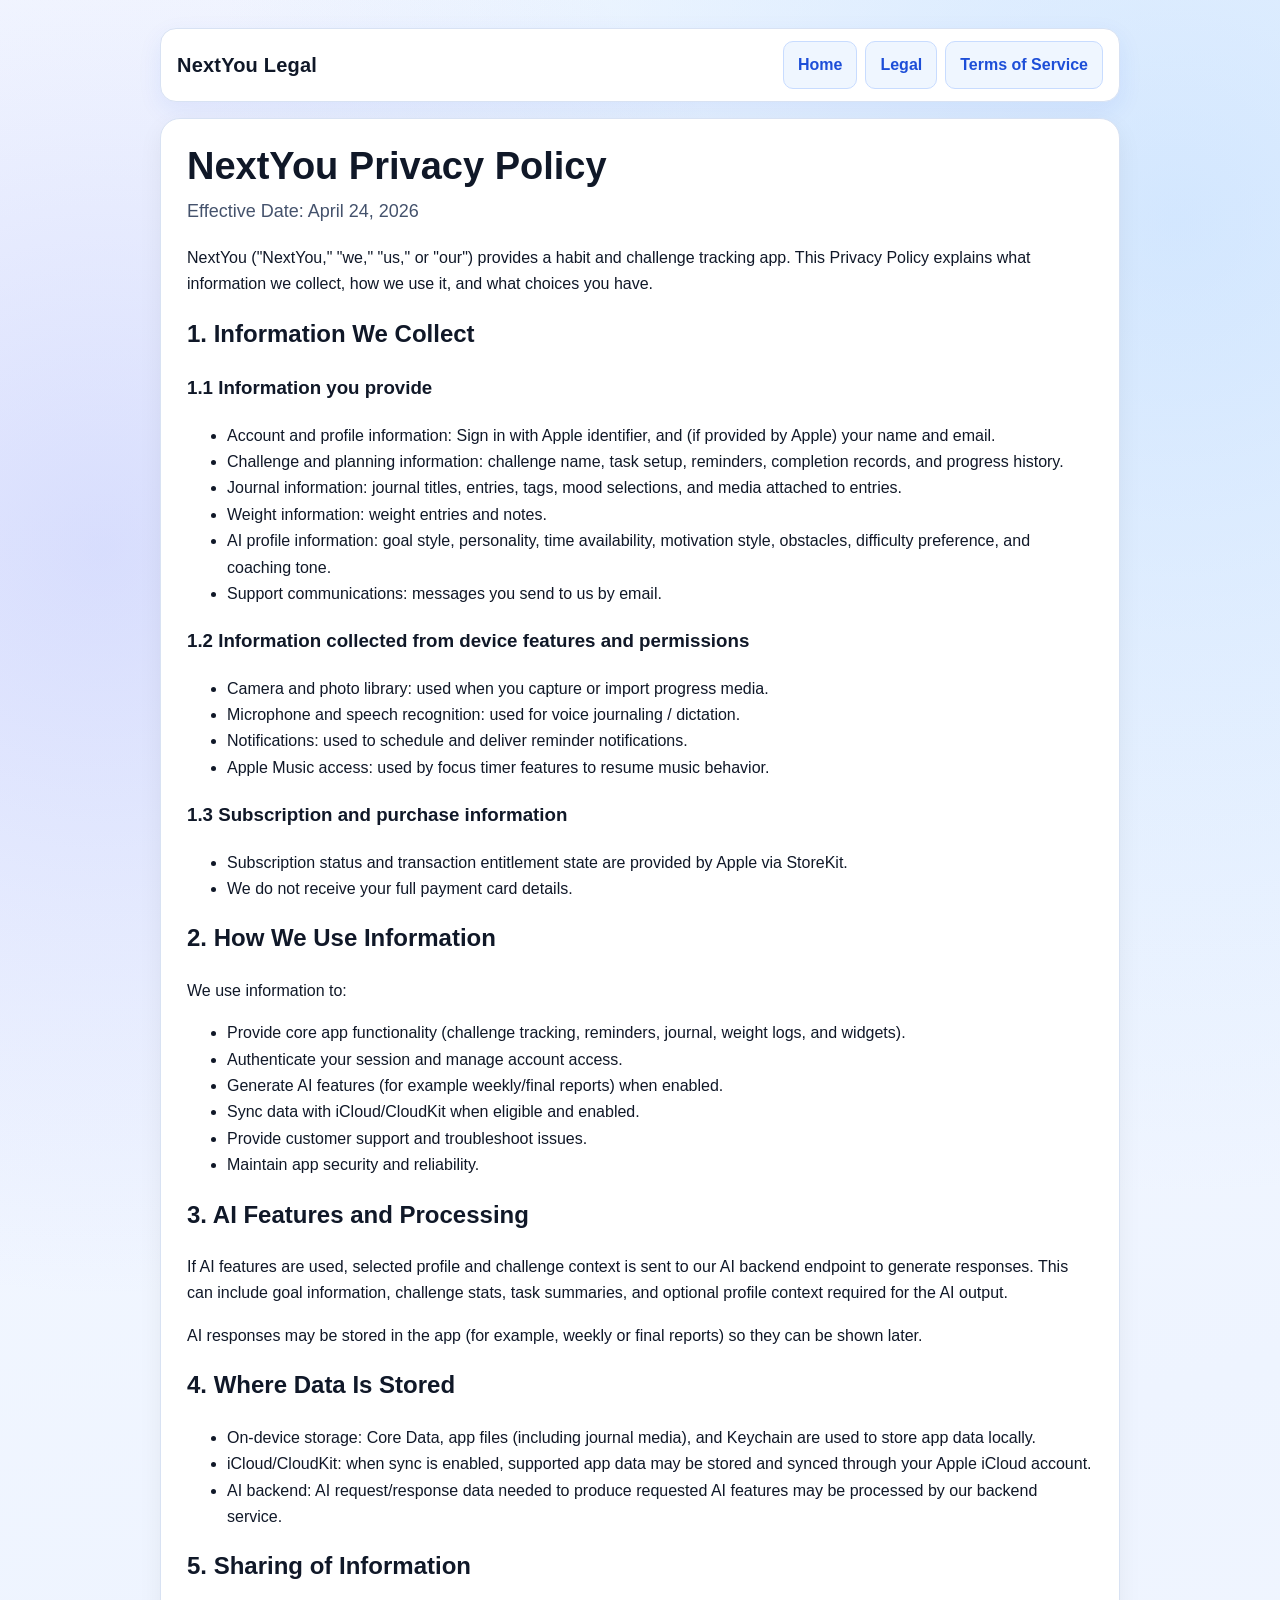
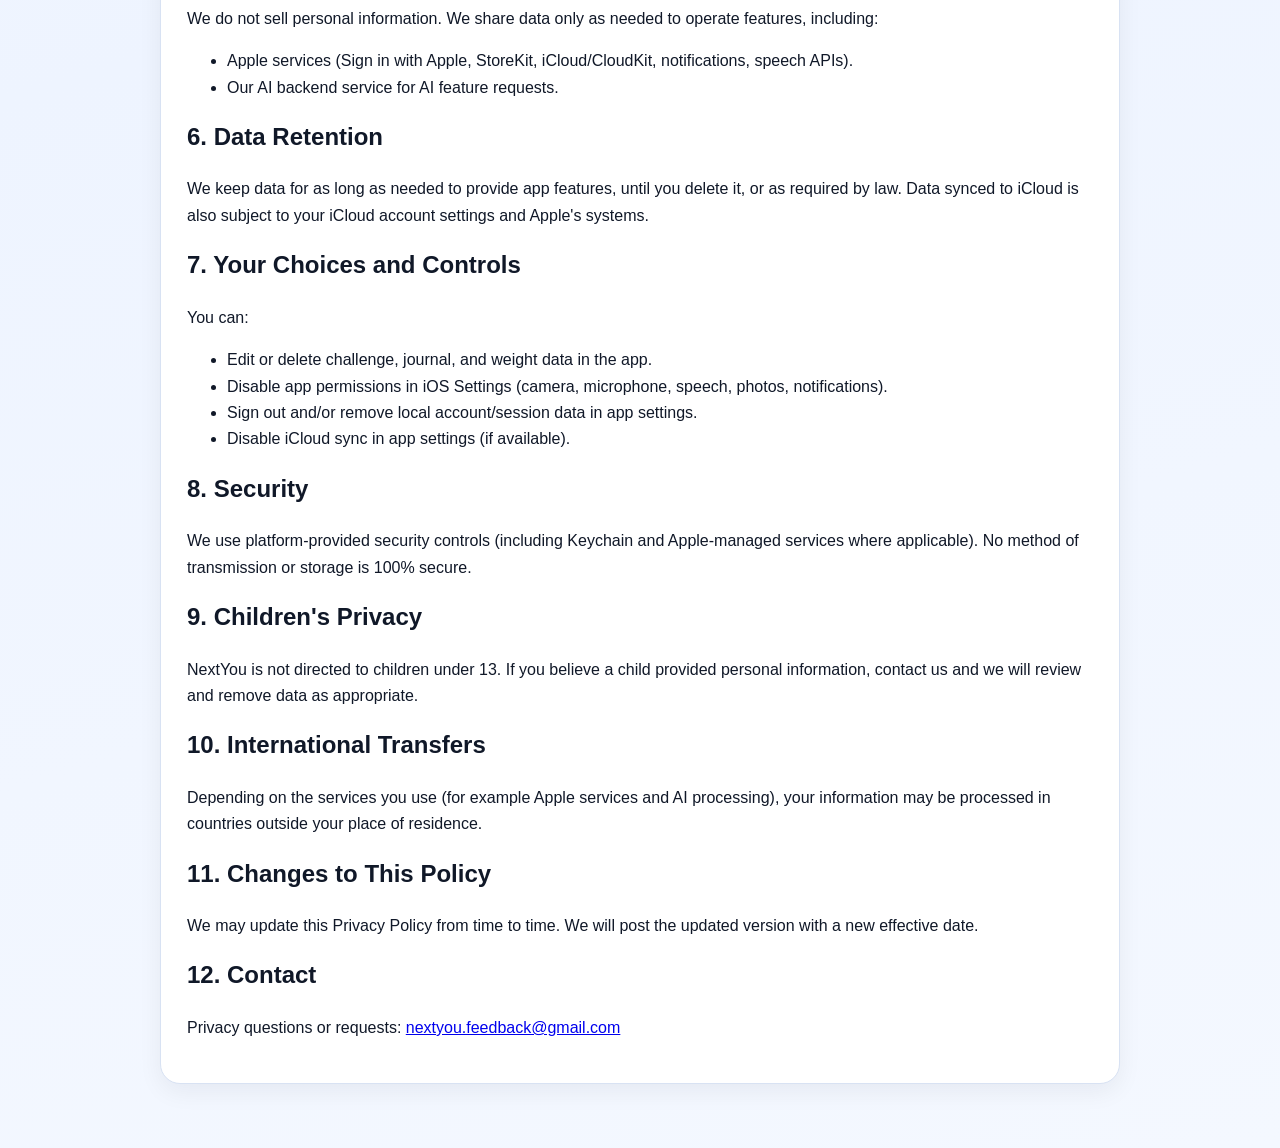
==== nextYou/legal/privacy-policy/index.html @ 1a9a1958 "add apps site" ====
<!doctype html>
<html lang="en">
<head>
    <meta charset="utf-8">
    <meta name="viewport" content="width=device-width,initial-scale=1">
    <title>NextYou Privacy Policy</title>
    <link rel="stylesheet" href="../../styles.css">
</head>
<body>
    <main class="container">
        <nav class="nav">
            <p class="brand">NextYou Legal</p>
            <div class="nav-links">
                <a class="btn-link" href="../../index.html">Home</a>
                <a class="btn-link" href="../index.html">Legal</a>
                <a class="btn-link" href="../terms/index.html">Terms of Service</a>
            </div>
        </nav>

        <article class="card">
            <h1>NextYou Privacy Policy</h1>
            <p class="lead">Effective Date: April 24, 2026</p>

            <p>NextYou ("NextYou," "we," "us," or "our") provides a habit and challenge tracking app. This Privacy Policy explains what information we collect, how we use it, and what choices you have.</p>

            <h2>1. Information We Collect</h2>
            <h3>1.1 Information you provide</h3>
            <ul>
                <li>Account and profile information: Sign in with Apple identifier, and (if provided by Apple) your name and email.</li>
                <li>Challenge and planning information: challenge name, task setup, reminders, completion records, and progress history.</li>
                <li>Journal information: journal titles, entries, tags, mood selections, and media attached to entries.</li>
                <li>Weight information: weight entries and notes.</li>
                <li>AI profile information: goal style, personality, time availability, motivation style, obstacles, difficulty preference, and coaching tone.</li>
                <li>Support communications: messages you send to us by email.</li>
            </ul>

            <h3>1.2 Information collected from device features and permissions</h3>
            <ul>
                <li>Camera and photo library: used when you capture or import progress media.</li>
                <li>Microphone and speech recognition: used for voice journaling / dictation.</li>
                <li>Notifications: used to schedule and deliver reminder notifications.</li>
                <li>Apple Music access: used by focus timer features to resume music behavior.</li>
            </ul>

            <h3>1.3 Subscription and purchase information</h3>
            <ul>
                <li>Subscription status and transaction entitlement state are provided by Apple via StoreKit.</li>
                <li>We do not receive your full payment card details.</li>
            </ul>

            <h2>2. How We Use Information</h2>
            <p>We use information to:</p>
            <ul>
                <li>Provide core app functionality (challenge tracking, reminders, journal, weight logs, and widgets).</li>
                <li>Authenticate your session and manage account access.</li>
                <li>Generate AI features (for example weekly/final reports) when enabled.</li>
                <li>Sync data with iCloud/CloudKit when eligible and enabled.</li>
                <li>Provide customer support and troubleshoot issues.</li>
                <li>Maintain app security and reliability.</li>
            </ul>

            <h2>3. AI Features and Processing</h2>
            <p>If AI features are used, selected profile and challenge context is sent to our AI backend endpoint to generate responses. This can include goal information, challenge stats, task summaries, and optional profile context required for the AI output.</p>
            <p>AI responses may be stored in the app (for example, weekly or final reports) so they can be shown later.</p>

            <h2>4. Where Data Is Stored</h2>
            <ul>
                <li>On-device storage: Core Data, app files (including journal media), and Keychain are used to store app data locally.</li>
                <li>iCloud/CloudKit: when sync is enabled, supported app data may be stored and synced through your Apple iCloud account.</li>
                <li>AI backend: AI request/response data needed to produce requested AI features may be processed by our backend service.</li>
            </ul>

            <h2>5. Sharing of Information</h2>
            <p>We do not sell personal information. We share data only as needed to operate features, including:</p>
            <ul>
                <li>Apple services (Sign in with Apple, StoreKit, iCloud/CloudKit, notifications, speech APIs).</li>
                <li>Our AI backend service for AI feature requests.</li>
            </ul>

            <h2>6. Data Retention</h2>
            <p>We keep data for as long as needed to provide app features, until you delete it, or as required by law. Data synced to iCloud is also subject to your iCloud account settings and Apple's systems.</p>

            <h2>7. Your Choices and Controls</h2>
            <p>You can:</p>
            <ul>
                <li>Edit or delete challenge, journal, and weight data in the app.</li>
                <li>Disable app permissions in iOS Settings (camera, microphone, speech, photos, notifications).</li>
                <li>Sign out and/or remove local account/session data in app settings.</li>
                <li>Disable iCloud sync in app settings (if available).</li>
            </ul>

            <h2>8. Security</h2>
            <p>We use platform-provided security controls (including Keychain and Apple-managed services where applicable). No method of transmission or storage is 100% secure.</p>

            <h2>9. Children's Privacy</h2>
            <p>NextYou is not directed to children under 13. If you believe a child provided personal information, contact us and we will review and remove data as appropriate.</p>

            <h2>10. International Transfers</h2>
            <p>Depending on the services you use (for example Apple services and AI processing), your information may be processed in countries outside your place of residence.</p>

            <h2>11. Changes to This Policy</h2>
            <p>We may update this Privacy Policy from time to time. We will post the updated version with a new effective date.</p>

            <h2>12. Contact</h2>
            <p>Privacy questions or requests: <a href="mailto:nextyou.feedback@gmail.com">nextyou.feedback@gmail.com</a></p>
        </article>
    </main>
</body>
</html>
---- nextYou/styles.css ----
:root {
    --bg: #eef4ff;
    --card: #ffffff;
    --text: #101828;
    --muted: #44526c;
    --line: #d8e2f3;
    --accent: #1d4ed8;
    --accent-dark: #1e40af;
    --chip: #eef3ff;
    --chip-line: #cfdcff;
}

* {
    box-sizing: border-box;
}

body {
    margin: 0;
    font-family: -apple-system, BlinkMacSystemFont, "Segoe UI", Roboto, Helvetica, Arial, sans-serif;
    color: var(--text);
    background:
        radial-gradient(circle at 92% 8%, rgba(147, 197, 253, 0.35) 0%, transparent 35%),
        radial-gradient(circle at 8% 20%, rgba(129, 140, 248, 0.25) 0%, transparent 30%),
        linear-gradient(165deg, #f8fbff 0%, #eef4ff 55%, #f4f8ff 100%);
    line-height: 1.65;
}

.container {
    width: min(960px, calc(100% - 32px));
    margin: 28px auto 64px;
}

.nav {
    display: flex;
    justify-content: space-between;
    align-items: center;
    background: var(--card);
    border: 1px solid var(--line);
    border-radius: 16px;
    padding: 12px 16px;
    margin-bottom: 16px;
    box-shadow: 0 8px 24px rgba(29, 78, 216, 0.08);
}

.brand {
    margin: 0;
    font-weight: 800;
    font-size: 20px;
    letter-spacing: 0.2px;
}

.brand-wrap {
    display: flex;
    align-items: center;
    gap: 10px;
}

.brand-icon {
    width: 56px;
    height: 56px;
    border-radius: 12px;
    object-fit: cover;
}

.nav-links {
    display: flex;
    gap: 8px;
    flex-wrap: wrap;
}

.btn,
.btn-link {
    display: inline-block;
    text-decoration: none;
    font-weight: 700;
    border-radius: 10px;
    padding: 10px 14px;
    transition: 0.15s ease;
}

.btn {
    color: #fff;
    background: var(--accent);
}

.btn:hover {
    background: var(--accent-dark);
}

.btn-link {
    color: var(--accent);
    background: #eff6ff;
    border: 1px solid #c8dcff;
}

.btn-link:hover {
    background: #e1efff;
}

.hero,
.card {
    background: var(--card);
    border: 1px solid var(--line);
    border-radius: 20px;
    padding: 26px;
    box-shadow: 0 8px 24px rgba(15, 23, 42, 0.06);
}

.hero {
    margin-bottom: 16px;
    background:
        linear-gradient(145deg, rgba(255, 255, 255, 0.98), rgba(246, 250, 255, 0.96)),
        var(--card);
}

h1 {
    margin: 0 0 8px;
    font-size: 38px;
    line-height: 1.15;
}

h2 {
    margin-top: 0;
    font-size: 24px;
}

.eyebrow {
    margin: 0 0 8px;
    color: var(--accent-dark);
    font-size: 12px;
    font-weight: 800;
    text-transform: uppercase;
    letter-spacing: 0.08em;
}

p.lead {
    margin: 0 0 18px;
    color: var(--muted);
    font-size: 18px;
}

.highlights {
    display: flex;
    gap: 10px;
    flex-wrap: wrap;
    margin-top: 12px;
}

.pill {
    background: var(--chip);
    border: 1px solid var(--chip-line);
    color: #1e3a8a;
    padding: 8px 12px;
    border-radius: 999px;
    font-size: 13px;
    font-weight: 700;
}

.grid {
    display: grid;
    grid-template-columns: repeat(3, minmax(0, 1fr));
    gap: 12px;
    margin-top: 14px;
}

.item {
    border: 1px solid var(--line);
    border-radius: 14px;
    padding: 14px;
    background: #fbfdff;
}

.item strong {
    display: block;
    margin-bottom: 4px;
}

.feature {
    background:
        linear-gradient(165deg, #ffffff 0%, #f6f9ff 100%);
}

.split {
    display: grid;
    grid-template-columns: repeat(2, minmax(0, 1fr));
    gap: 16px;
}

.split-col {
    border: 1px solid var(--line);
    border-radius: 14px;
    padding: 16px;
    background: #fcfdff;
}

.fancy-list {
    margin: 0;
    padding-left: 18px;
    color: var(--muted);
}

.fancy-list li {
    margin-bottom: 8px;
}

.statement p {
    margin-bottom: 0;
    color: var(--muted);
    font-size: 17px;
}

.legal-card {
    background:
        linear-gradient(120deg, #f8fbff 0%, #f1f6ff 60%, #eef3ff 100%);
}

.legal-links {
    display: flex;
    gap: 10px;
    flex-wrap: wrap;
}

.stats {
    display: grid;
    grid-template-columns: repeat(3, minmax(0, 1fr));
    gap: 12px;
}

.stat {
    border: 1px solid var(--line);
    border-radius: 14px;
    padding: 14px;
    background: #fbfdff;
}

.stat-label {
    margin: 0;
    color: var(--muted);
    font-size: 12px;
    text-transform: uppercase;
    letter-spacing: 0.06em;
    font-weight: 700;
}

.stat-value {
    margin: 6px 0 0;
    font-weight: 800;
    font-size: 16px;
}

.footer {
    margin-top: 14px;
    color: var(--muted);
    font-size: 13px;
}

@media (max-width: 820px) {
    h1 {
        font-size: 30px;
    }

    .grid {
        grid-template-columns: 1fr;
    }

    .split {
        grid-template-columns: 1fr;
    }

    .stats {
        grid-template-columns: 1fr;
    }

    .nav {
        gap: 10px;
        align-items: flex-start;
        flex-direction: column;
    }
}
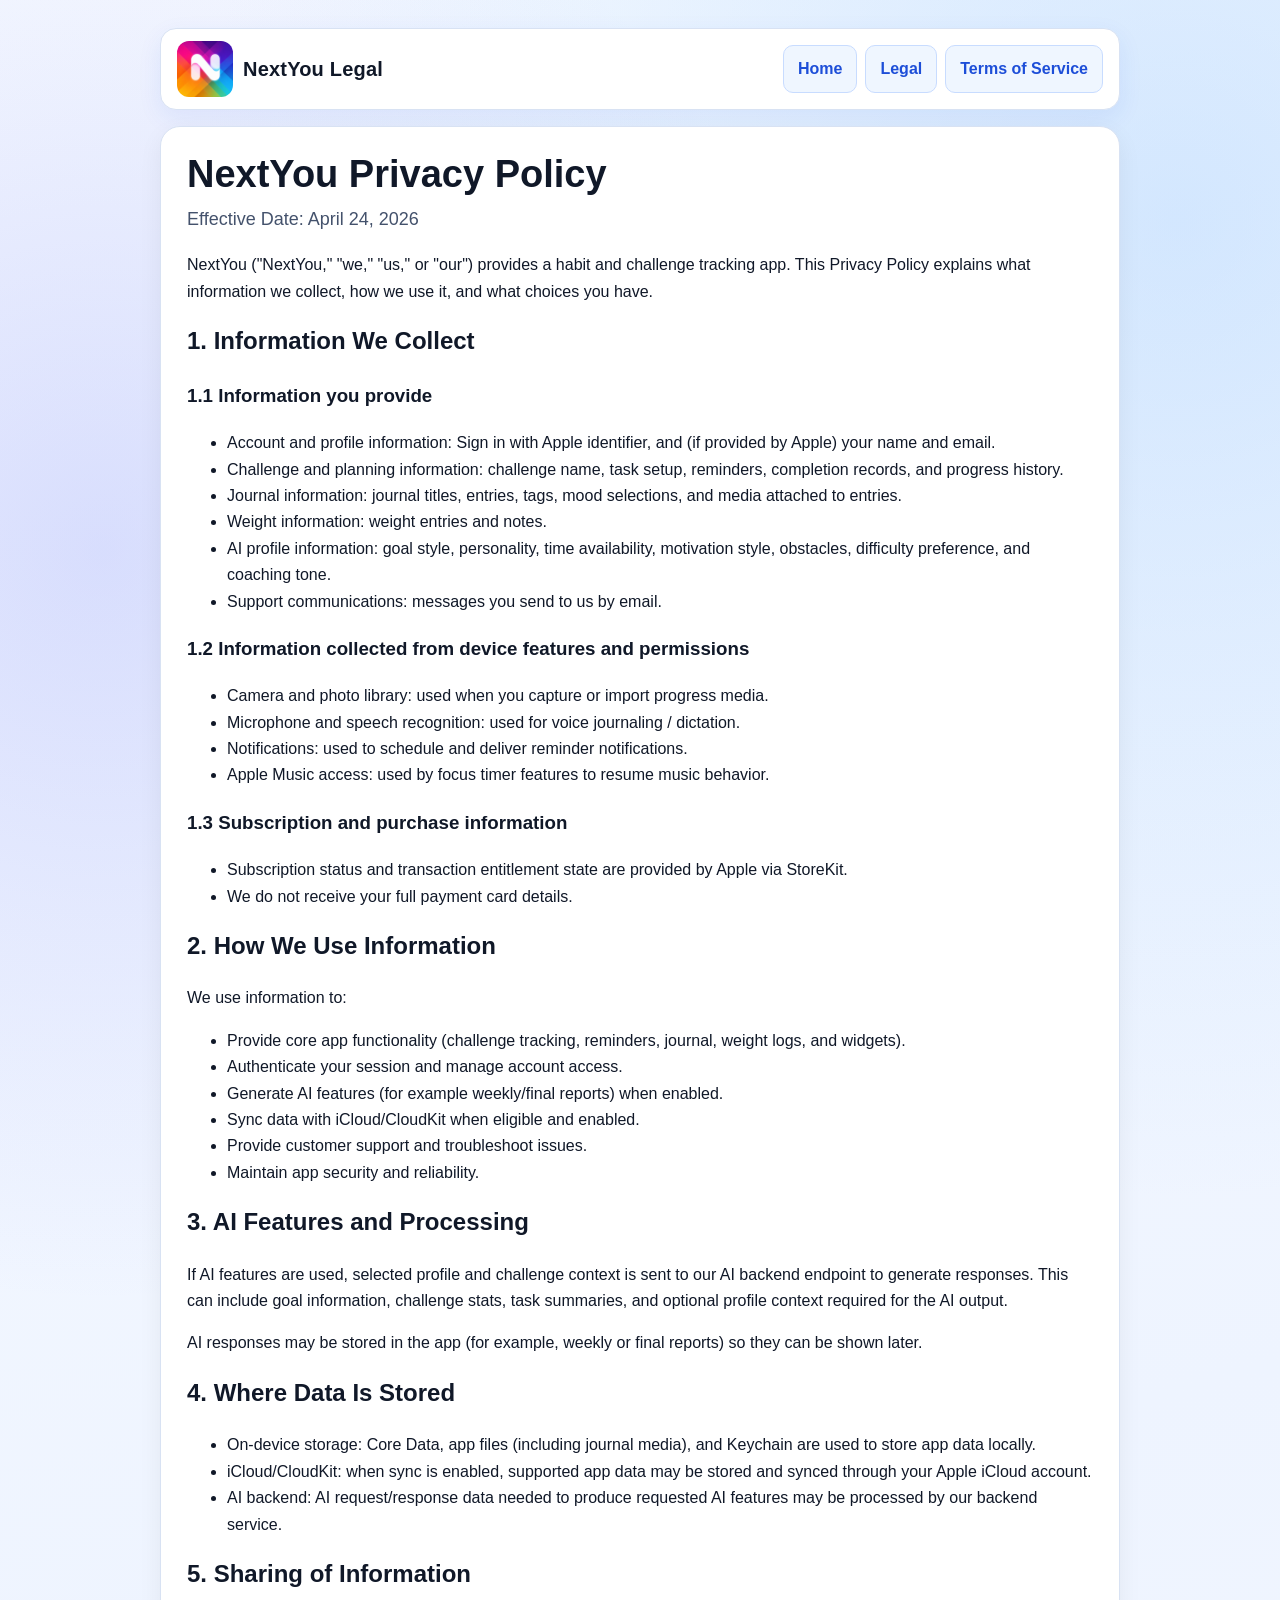
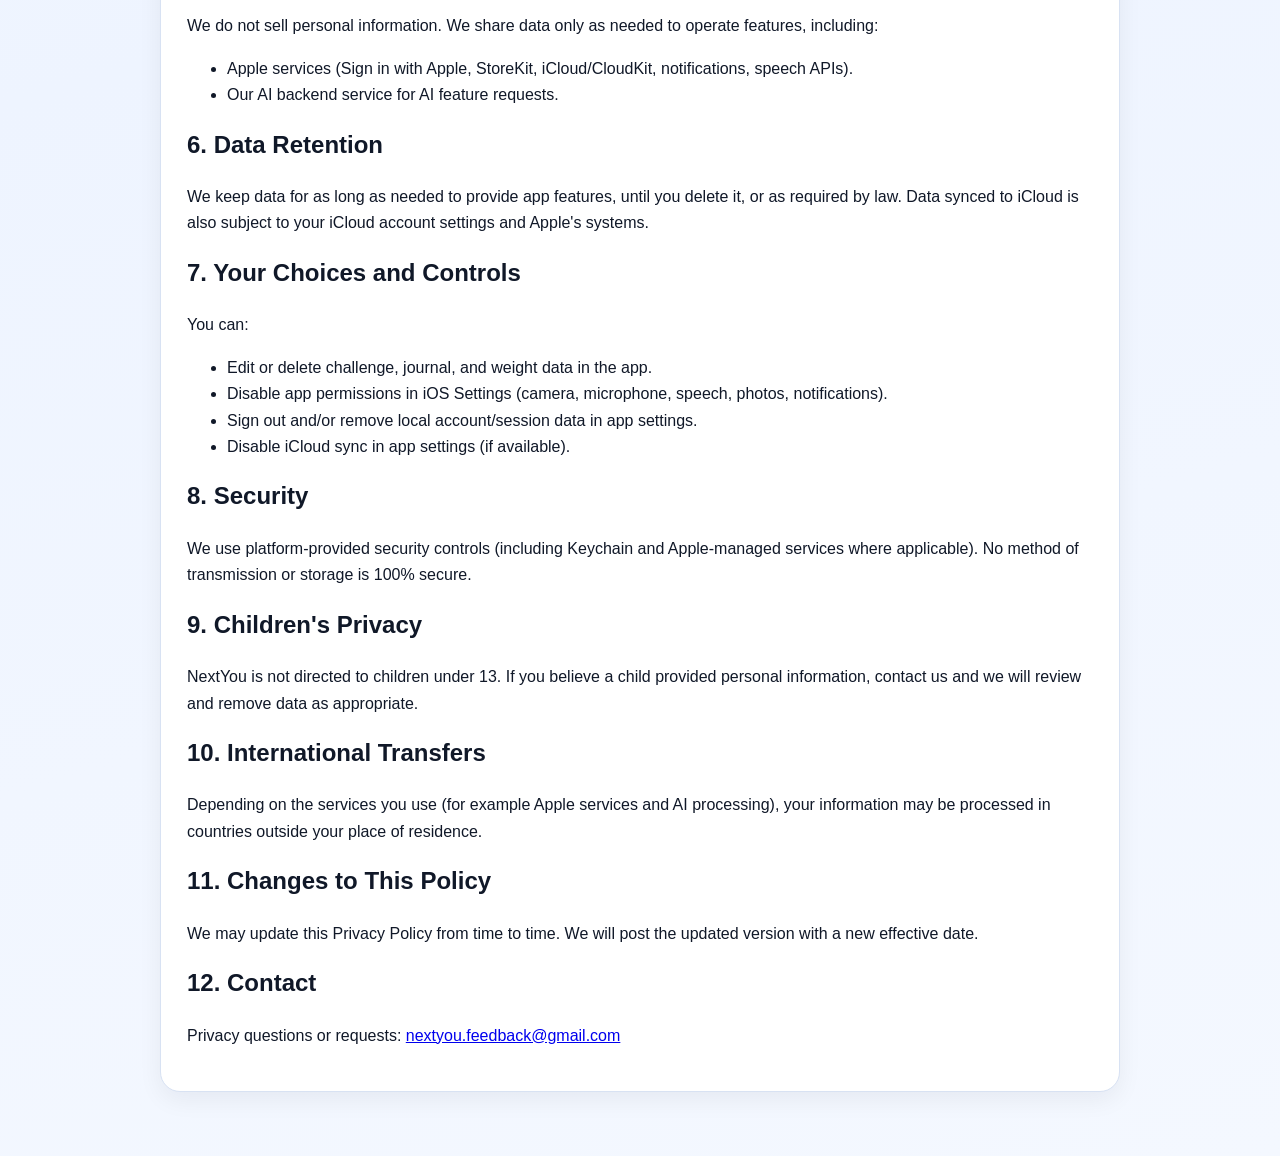
==== commit d588f1f9: "chore: consolidate NextYou site updates" ====
--- a/nextYou/legal/privacy-policy/index.html
+++ b/nextYou/legal/privacy-policy/index.html
@@ -9,7 +9,10 @@
 <body>
     <main class="container">
         <nav class="nav">
-            <p class="brand">NextYou Legal</p>
+            <div class="brand-wrap">
+                <img class="brand-icon" src="../../../assets/icons/nextyou-app-icon.png" alt="NextYou app icon">
+                <p class="brand">NextYou Legal</p>
+            </div>
             <div class="nav-links">
                 <a class="btn-link" href="../../index.html">Home</a>
                 <a class="btn-link" href="../index.html">Legal</a>
